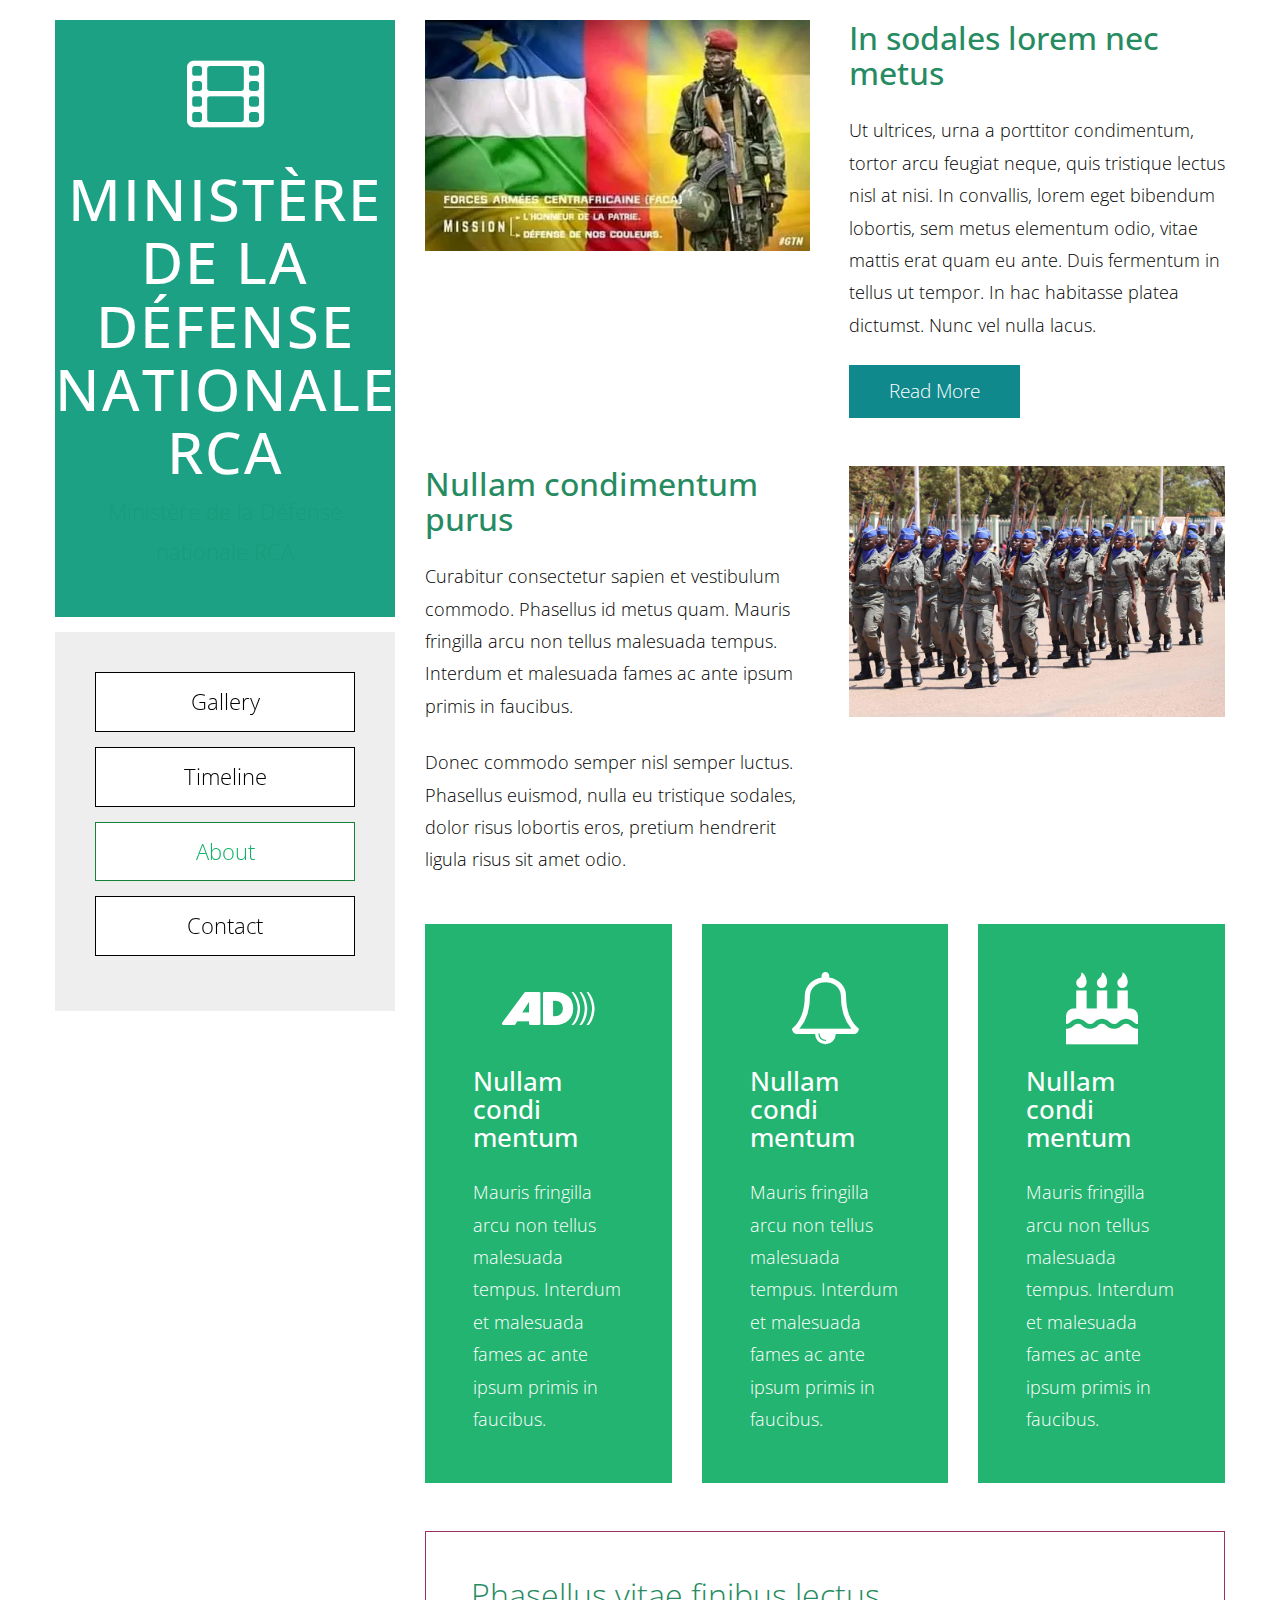
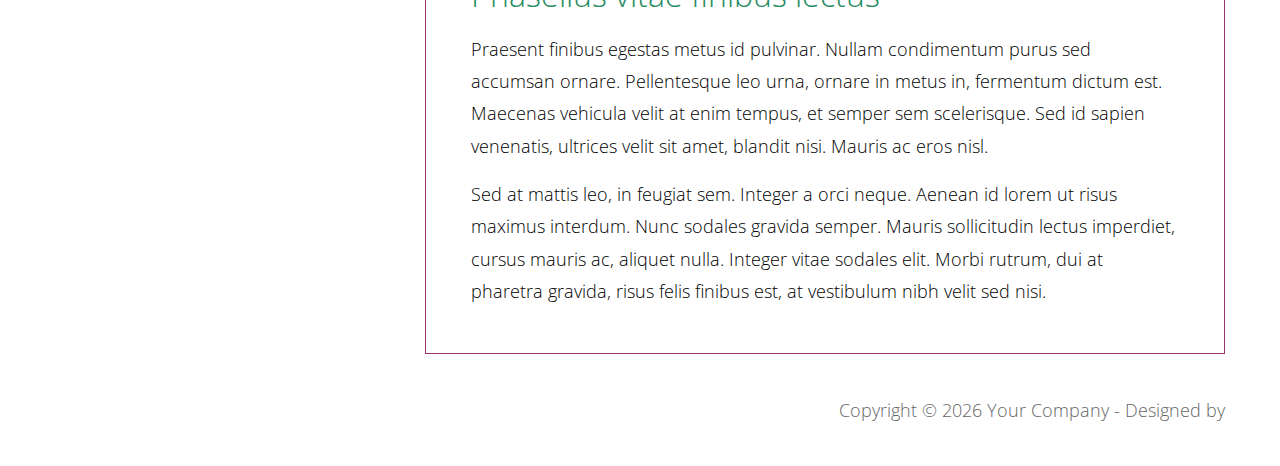
==== about.html @ b9a9330b "Minist" ====
<!DOCTYPE html>
<html lang="en">
<head>
    <meta charset="utf-8">
    <meta http-equiv="X-UA-Compatible" content="IE=edge">
    <meta name="viewport" content="width=device-width, initial-scale=1">
    <title>Ministère de la Défense nationale RCA </title>
<!--

Template 2094 Mason

http://www.tooplate.com/view/2094-mason

-->
<!-- load stylesheets -->
<link rel="stylesheet" href="//fonts.googleapis.com/css?family=Open+Sans:300,400">   <!-- Google web font "Open Sans", https://fonts.google.com/ -->
<link rel="stylesheet" href="font-awesome-4.7.0/css/font-awesome.min.css">           <!-- Font Awesome, http://fontawesome.io/ -->
<link rel="stylesheet" href="css/bootstrap.min.css">                                 <!-- Bootstrap styles, https://getbootstrap.com/ -->
<link rel="stylesheet" href="css/tooplate-style.css">                              	 <!-- Templatemo style -->

<!-- HTML5 shim and Respond.js for IE8 support of HTML5 elements and media queries -->
<!-- WARNING: Respond.js doesn't work if you view the page via file:// -->
        <!--[if lt IE 9]>
          <script src="https://oss.maxcdn.com/html5shiv/3.7.2/html5shiv.min.js"></script>
          <script src="https://oss.maxcdn.com/respond/1.4.2/respond.min.js"></script>
      <![endif]-->
</head>

<body>
    <div class="container-fluid">
        <div class="tm-body">
            <div class="tm-sidebar sticky">
                <section id="welcome" class="tm-content-box tm-banner margin-b-15">
                    <div class="tm-banner-inner">
                        <i class="fa fa-film fa-4x margin-b-40"></i>
                        <h1 class="tm-banner-title">Ministère de la Défense nationale RCA</h1>
                        <p class="tm-banner-subtitle">Ministère de la Défense nationale RCA </p>                   
                    </div>                    
                </section>
                <nav class="tm-main-nav">
                    <ul class="tm-main-nav-ul">
                        <li class="tm-nav-item"><a href="index.html" class="tm-nav-item-link tm-button">Gallery</a>
                        </li>
                        <li class="tm-nav-item"><a href="timeline.html" class="tm-nav-item-link tm-button">Timeline</a>
                        </li>
                        <li class="tm-nav-item"><a href="about.html" class="tm-nav-item-link tm-button active">About</a>
                        </li>
                        <li class="tm-nav-item"><a href="contact.html" class="tm-nav-item-link tm-button">Contact</a>
                        </li>
                    </ul>
                </nav>
            </div>
            <div class="tm-main-content">
                <div class="row mb-5">
                    <div class="col-xs-12 col-sm-12 col-md-6 col-lg-6 text-center mb-md-0 mb-4"><img src="img/575x400-01.jpg" alt="Image" class="img-fluid"></div>
                    <div class="col-xs-12 col-sm-12 col-md-6 col-lg-6 pl-md-4 tm-flex-center">
                        <div class="tm-about-text tm-flexbox-ie-fix">
                            <h2 class="tm-orange-text mb-4">In sodales lorem nec metus</h2>
                            <p class="mb-4">Ut ultrices, urna a porttitor condimentum, tortor arcu feugiat neque, quis tristique lectus nisl at nisi. In convallis, lorem eget bibendum lobortis, sem metus elementum odio, vitae mattis erat quam eu ante. Duis fermentum in tellus ut tempor. In hac habitasse platea dictumst. Nunc vel nulla lacus.</p>
                            <a href="#" class="tm-button tm-button-normal tm-button-gray">Read More</a>    
                        </div>                            
                    </div>
                </div> <!-- row -->
                <div class="row mb-5">
                    <div class="col-xs-12 col-sm-12 col-md-6 col-lg-6 mb-md-0 mb-4 tm-flex-center">
                        <div class="tm-about-text tm-flexbox-ie-fix">
                            <h2 class="tm-orange-text mb-4">Nullam condimentum purus</h2>
                            <p class="mb-4">Curabitur consectetur sapien et vestibulum commodo. Phasellus id metus quam. Mauris fringilla arcu non tellus malesuada tempus. Interdum et malesuada fames ac ante ipsum primis in faucibus.</p>
                            <p>Donec commodo semper nisl semper luctus. Phasellus euismod, nulla eu tristique sodales, dolor risus lobortis eros, pretium hendrerit ligula risus sit amet odio.</p>
                        </div>                            
                    </div>
                    <div class="col-xs-12 col-sm-12 col-md-6 col-lg-6 text-center pl-md-4"><img src="img/575x400-02.jpg" alt="Image" class="img-fluid"></div>
                </div> <!-- row -->
                <div class="row mb-4">
                    <div class="col-xs-12 col-sm-6 col-md-6 col-lg-4 mb-4">
                        <div class="tm-bg-orange p-5">
                            <i class="fa fa-4x fa-audio-description d-block mb-4 text-center"></i>
                            <h3 class="mb-4">Nullam condi mentum</h3>
                            <p>Mauris fringilla arcu non tellus malesuada tempus. Interdum et malesuada fames ac ante ipsum primis in faucibus.</p>
                        </div>                            
                    </div>
                    <div class="col-xs-12 col-sm-6 col-md-6 col-lg-4 mb-4">
                        <div class="tm-bg-orange p-5">
                            <i class="fa fa-4x fa-bell-o d-block mb-4 text-center"></i>
                            <h3 class="mb-4">Nullam condi mentum</h3>
                            <p>Mauris fringilla arcu non tellus malesuada tempus. Interdum et malesuada fames ac ante ipsum primis in faucibus.</p>
                        </div>                            
                    </div>
                    <div class="col-xs-12 col-sm-6 col-md-6 col-lg-4 mb-4">
                        <div class="tm-bg-orange p-5">
                            <i class="fa fa-4x fa-birthday-cake d-block mb-4 text-center"></i>
                            <h3 class="mb-4">Nullam condi mentum</h3>
                            <p>Mauris fringilla arcu non tellus malesuada tempus. Interdum et malesuada fames ac ante ipsum primis in faucibus.</p>
                        </div>                            
                    </div>
                </div> <!-- row -->
                <div class="row">
                    <div class="col-xs-12 col-sm-12 col-md-12 col-lg-12">
                        <div class="tm-box-pad tm-bordered-box">
                            <h2 class="tm-section-title tm-orange-text">Phasellus vitae finibus lectus</h2>
                            <p>Praesent finibus egestas metus id pulvinar. Nullam condimentum purus sed accumsan ornare. Pellentesque leo urna, ornare in metus in, fermentum dictum est. Maecenas vehicula velit at enim tempus, et semper sem scelerisque. Sed id sapien venenatis, ultrices velit sit amet, blandit nisi. Mauris ac eros nisl.</p>
                            <p>Sed at mattis leo, in feugiat sem. Integer a orci neque. Aenean id lorem ut risus maximus interdum. Nunc sodales gravida semper. Mauris sollicitudin lectus imperdiet, cursus mauris ac, aliquet nulla. Integer vitae sodales elit. Morbi rutrum, dui at pharetra gravida, risus felis finibus est, at vestibulum nibh velit sed nisi.</p>
                        </div>                            
                    </div>
                </div>
            </div>
        </div>
        <footer class="tm-footer text-right">
            <p>Copyright &copy; <span class="tm-current-year">2018</span> Your Company 
            
            - Designed by </p>
        </footer> 
    </div> <!-- container-fluid -->

    <!-- load JS files -->
    <script src="js/jquery-1.11.3.min.js"></script>     <!-- jQuery (https://jquery.com/download/) -->
    <script>  

        $(document).ready(function(){
            // Update the current year in copyright
            $('.tm-current-year').text(new Date().getFullYear());        
        });

    </script>             

</body>
</html>
---- css/tooplate-style.css ----
/* 

Template 2094 Mason

http://www.tooplate.com/view/2094-mason

*/

a:focus {
	color: #666;
	outline: none;
}

ul { 
	padding: 0;
	margin: 0; 
}

p { line-height: 1.8; }
p:last-child { margin-bottom: 0; }
h3 { font-size: 1.6rem; }

body {
	color: #000;
	font-family: 'Open Sans', Helvetica, Arial, sans-serif;
	font-size: 18px;
	font-weight: 300;
	overflow-x: hidden;
}

.margin-b-15 { margin-bottom: 15px; }
.margin-b-40 { margin-bottom: 40px; }
.margin-b-50 { margin-bottom: 50px; }
.pt-31 { padding-top: 1.1rem!important; }
.pb-31 { padding-bottom: 1.1rem!important; }
.tm-welcome-img { width: 100%; }
.tm-bg-light-gray { background-color: #F2F2F2; }
.tm-blue-text { color: #0966CC; }
.tm-black-text { color: #000; }
.tm-box-pad { padding: 45px 40px; }
.tm-bordered-box { border: 1px solid #993366; }
.tm-address-box { padding: 35px 30px 10px; }

.tm-sidebar {
	float: none;
	width: 100%;
	max-width: 100%;
	margin-bottom: 20px;
}

.tm-body { 
	margin-top: 20px;
	position: relative;
	overflow-x: hidden;
	overflow-y: auto;
}

.tm-main-nav {
	background-color: #EEEEEE;
	font-size: 1.4rem;
}

.tm-main-nav-ul {
	text-align: center;
	-webkit-box-flex: 1;
	-webkit-flex: 1;
	    -ms-flex: 1;
	        flex: 1;
	display: -webkit-box;
	display: -webkit-flex;
	display: -ms-flexbox;
	display: flex;
	-webkit-box-orient: vertical;
	-webkit-box-direction: normal;
	-webkit-flex-direction: column;
	    -ms-flex-direction: column;
	        flex-direction: column;
	-webkit-box-align: center;
	-webkit-align-items: center;
	    -ms-flex-align: center;
	        align-items: center;
	-webkit-box-pack: center;
	-webkit-justify-content: center;
	    -ms-flex-pack: center;
	        justify-content: center;
}

.tm-nav-item {
	list-style: none;
	margin-bottom: 15px;
	width: 100%;
}

.tm-nav-item-link {	
	padding: 10px;
	width: 100%;	
}

.tm-nav-item-link:focus { text-decoration: none; }
.tm-orange-text { color: #268b61; }
.tm-button,
.tm-button:focus {
	background-color: #fff;
	border: 1px solid #000;
	border-radius: 0;
	color: #000;
	display: block;
	-webkit-transition: all 0.3s ease;
	transition: all 0.3s ease;
}

.tm-button:hover,
.tm-button.active {
	background-color: #fff;
	border: 1px solid #148038;
	color: #10b166;
	text-decoration: none;
}

.tm-button-normal {
	cursor: pointer;
	display: inline-block;
	font-size: 1.2rem;
	padding: 15px 50px; 
	-webkit-transition: all 0.3s ease;
	transition: all 0.3s ease; 
}

.tm-button-normal:focus { outline: none; }
.tm-bg-orange { background-color: #24b471; color:white; }
.tm-button-rounded { border-radius: 8px; padding-top: 12px; padding-bottom: 12px; }
.tm-button-orange { background-color: #18a050; }
.tm-button-orange:hover,
.tm-button-orange:focus { background-color: #228d7f; }
.tm-bg-pink { background-color: #CC6690; }
.tm-button-pink { background-color: #CC6698; }
.tm-button-pink:focus,
.tm-button-pink:hover { background-color: #ff84c0; }
.tm-button-green { background-color: #349999; }
.tm-button-green:focus,
.tm-button-green:hover { background-color: #43c7c7; }
.tm-bg-green { background-color: #135858; }
.tm-bg-red{ background-color: #CB6666; }
.tm-button-red { background-color: #CB6666; }
.tm-button-red:focus,
.tm-button-red:hover { background-color: #f37373; }
.tm-bg-gray { background-color: #088292; }
.tm-button-no-border { border: none; }
.tm-button-gray { 
	background-color: #10898d;
	color: white;
	border: none;
	padding: 12px 40px;
}
.tm-button-gray:hover {
	background-color: #999898;
	border: none;
	color: white;
}

.tm-button-timeline { padding-left: 35px; padding-right: 35px; }
.tm-timeline-item-title { font-size: 1.8rem; }
.tm-timeline-date { color:white; font-size: 1.4rem; }

.tm-section-title {
	font-size: 2rem;
	font-weight: 300;
	margin-top: 0;
	margin-bottom: 30px;
}

.tm-banner { padding: 0; }
	
.tm-banner-inner {
	background-color: #1da185;
	color: white;
	height: 100%;
	padding: 35px 35px 45px;
	text-align: center;
	display: -webkit-box;
	display: -webkit-flex;
	display: -ms-flexbox;
	display: flex;
    -webkit-box-orient: vertical;
    -webkit-box-direction: normal;
    -webkit-flex-direction: column;
        -ms-flex-direction: column;
            flex-direction: column;
    -webkit-box-align: center;
    -webkit-align-items: center;
        -ms-flex-align: center;
            align-items: center;
    -webkit-box-pack: center;
    -webkit-justify-content: center;
        -ms-flex-pack: center;
            justify-content: center;
}

.tm-banner-title { 
	font-size: 3.6rem;
	letter-spacing: 2px; 
	text-transform: uppercase; 
}

.tm-banner-subtitle { 
	color: #189c7b;
	font-size: 1.4rem;
}

.tm-gallery-container {	overflow-y: hidden; }

.grid {
  max-width: 1165px;
  margin: 0 auto;
}

/* clearfix */
.grid:after {
  content: '';
  display: block;
  clear: both;
}

/* fluid 5 columns */
.grid-item { margin: 5px; }

/* Firefox hack 
   https://css-tricks.com/snippets/css/css-hacks-targeting-firefox/
*/
@-moz-document url-prefix() { 
  	.grid figure {
		margin: 10px 1.1666%;	/* padding-bottom in % not working in FF, so use em instead. */
	}
}

.contact-form {	overflow: hidden; }

.form-control {
	border-radius: 0;
	font-size: 1em;	
}

.form-control:focus {
    border-color: #16a870;
    box-shadow: inset 0 1px 1px rgba(230, 141, 95, .075), 0 0 8px rgba(41, 204, 142, 0.58);
}

.form-group { margin-bottom: 20px; }

.tm-footer {
	color: #666;
	padding-top: 40px;
	padding-bottom: 40px;
}

#google-map {
    height: 360px;
    width: 100%;    
}

.tm-content-box-home { 
	position: relative; 
	margin-bottom: 63px;
}

.tm-content-box { margin-top: 60px; }
.tm-content-box:first-child { margin-top: 0; }
.tm-box-pad { padding: 35px 20px; }

.tm-flex-center {
	display: -webkit-box;
    display: -webkit-flex;
    display: -ms-flexbox;
    display: flex;
	-webkit-box-align: center;
	-webkit-align-items: center;
	    -ms-flex-align: center;
	        align-items: center;
	-webkit-box-pack: center;
	-webkit-justify-content: center;
	    -ms-flex-pack: center;
	        justify-content: center;
}

.tm-about-text { max-width: 575px; }
.media { display: block; }
.media-body { height: auto; }
.tm-flexbox-ie-fix { flex: 1 1 auto; }
.tm-width-ie-fix { width: 100%; }
address { line-height: 2; }
.tm-media-img-container, .tm-media-img-container img { width: 100%; }

.grid {
	position: relative;
	margin: -1.5rem auto;
	list-style: none;
	text-align: center;	
}

@media (min-width: 524px) {	
	/* Firefox hack 
   		https://css-tricks.com/snippets/css/css-hacks-targeting-firefox/
	*/
	@-moz-document url-prefix() { 
	  	.grid figure {
			margin: 8px 1%;	/* padding-bottom in % not working in FF, so use em instead. */
		}
	}
}

@media (min-width: 640px) {
	.media { display: flex; }
	.tm-media-img-container, .tm-media-img-container img { width: auto; }
	.tm-media-img-container img { max-width: 280px; }
}

@media (min-width: 800px) {
	.tm-section-title { margin-bottom: 30px; }
	.tm-box-pad { padding: 45px 40px; }

	/* Firefox hack 
   	https://css-tricks.com/snippets/css/css-hacks-targeting-firefox/
	*/
	@-moz-document url-prefix() { 
	  	.grid figure {
			margin: 10px 1.1666%;	/* padding-bottom in % not working in FF, so use em instead. */
		}
	}
}

@media (min-width: 992px) {
	.container-fluid { max-width: 992px; }
	.tm-sidebar {
		float: left;
		width: 260px;
	}

	.tm-sidebar.sticky {
		position: fixed;
		top: 20px;
	}

	.tm-main-content { margin-left: 290px; }
	.tm-box-pad { padding: 30px; }
	.grid { margin: -1.5rem auto -1.5rem 0;	}
}

@media (min-width: 1200px) {
	.container-fluid { max-width: 1200px; }
	.tm-sidebar { width: 340px;	}
	.tm-nav-item-link { padding: 12px; }
	.tm-main-content { margin-left: 370px; }
	.tm-section-title { margin-bottom: 20px; }
	.tm-box-pad { padding: 45px; }	
}

@media (min-width: 1400px) {
	.container-fluid { max-width: 1605px; }
	.tm-sidebar { width: 360px; }
	.media-body { height: 348px; }
	.tm-main-content { margin-left: 415px; }
	.tm-section-title { margin-bottom: 30px; }
}

.tm-main-nav { 
	display: -webkit-box; 
	display: -webkit-flex; 
	display: -ms-flexbox; 
	display: flex;
	height: 100%;
	padding: 40px;
}

@media screen and (max-width: 564px) {
	.tm-banner-title { font-size: 2.8em; }
}
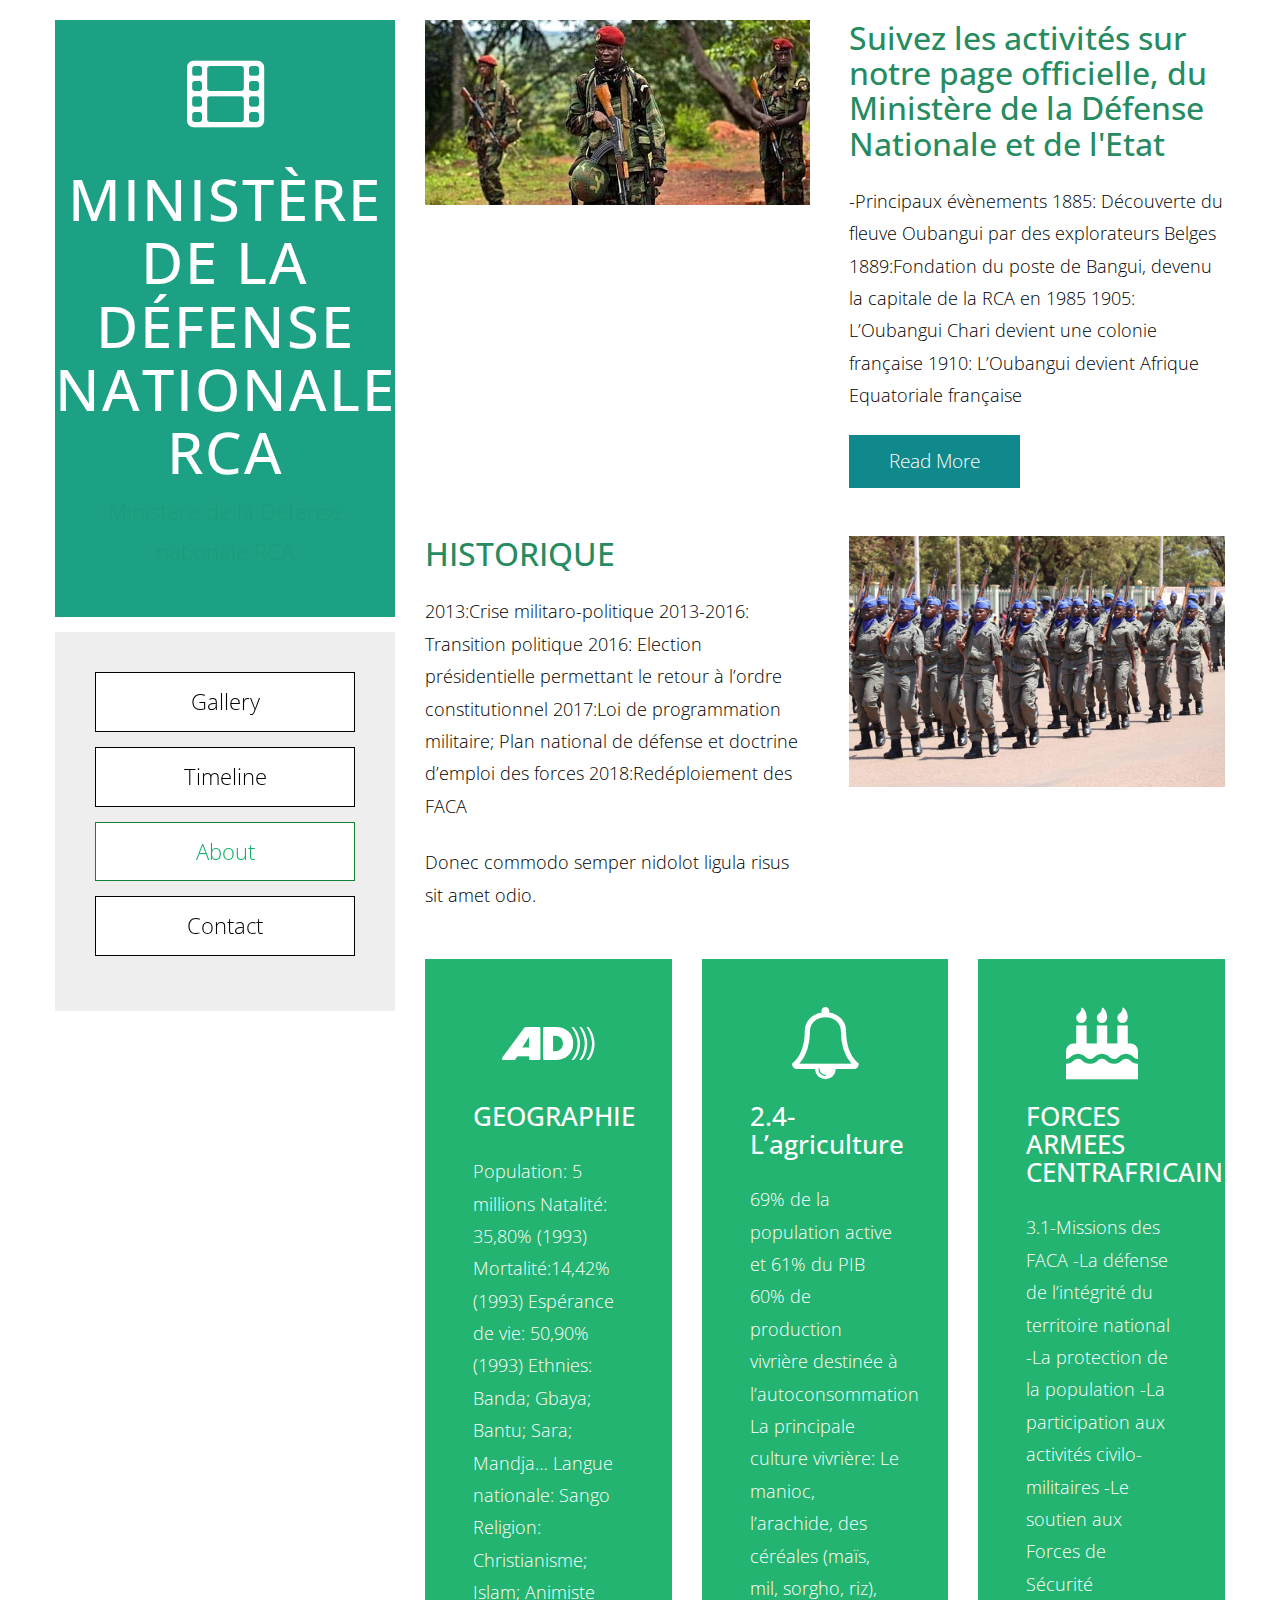
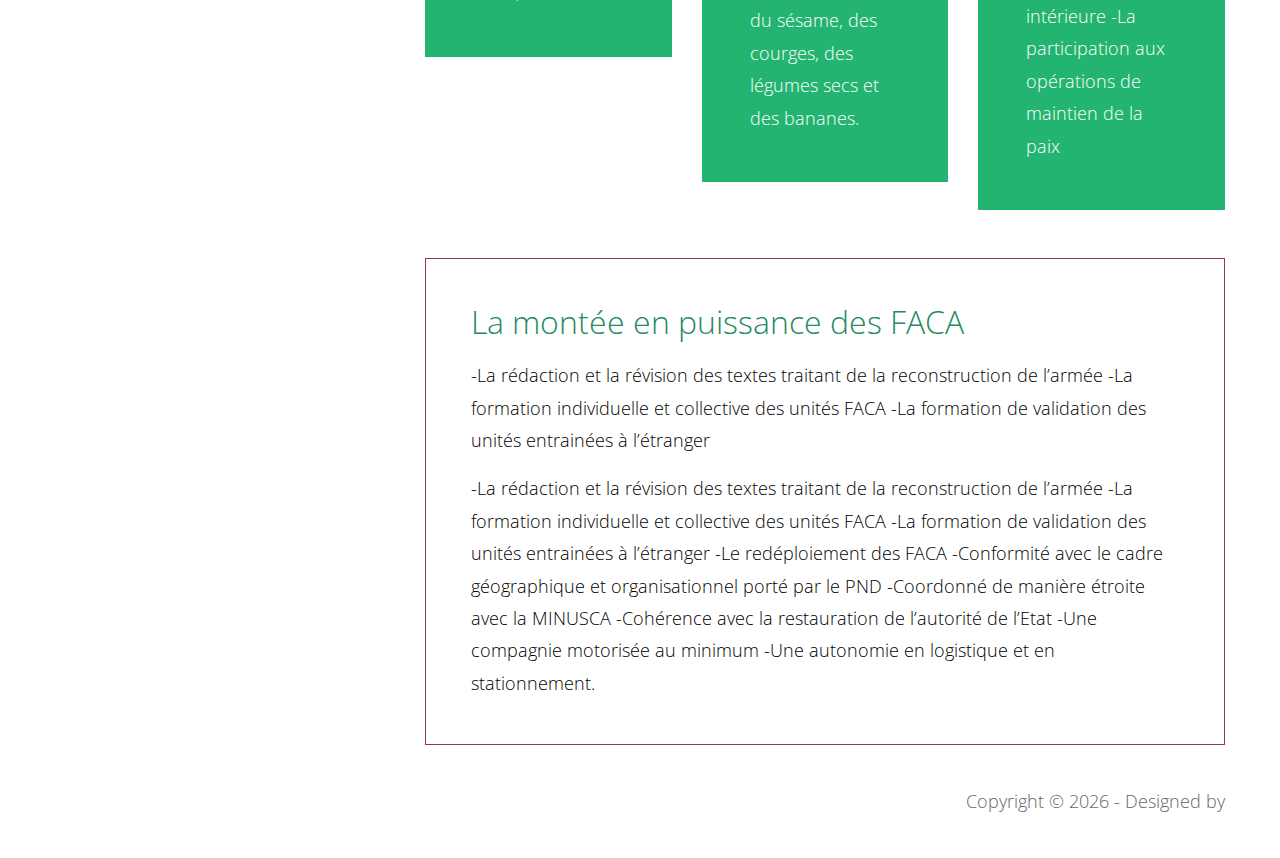
==== commit 505fdce7: "Text" ====
--- a/about.html
+++ b/about.html
@@ -55,8 +55,13 @@
                     <div class="col-xs-12 col-sm-12 col-md-6 col-lg-6 text-center mb-md-0 mb-4"><img src="img/575x400-01.jpg" alt="Image" class="img-fluid"></div>
                     <div class="col-xs-12 col-sm-12 col-md-6 col-lg-6 pl-md-4 tm-flex-center">
                         <div class="tm-about-text tm-flexbox-ie-fix">
-                            <h2 class="tm-orange-text mb-4">In sodales lorem nec metus</h2>
-                            <p class="mb-4">Ut ultrices, urna a porttitor condimentum, tortor arcu feugiat neque, quis tristique lectus nisl at nisi. In convallis, lorem eget bibendum lobortis, sem metus elementum odio, vitae mattis erat quam eu ante. Duis fermentum in tellus ut tempor. In hac habitasse platea dictumst. Nunc vel nulla lacus.</p>
+                            <h2 class="tm-orange-text mb-4">Suivez les activités sur notre page officielle, du Ministère de la Défense Nationale et de l'Etat</h2>
+                            <p class="mb-4">-Principaux évènements
+                                1885: Découverte du fleuve Oubangui par des explorateurs Belges 
+                                1889:Fondation du poste de Bangui, devenu la capitale de la RCA en 1985
+                                1905: L’Oubangui Chari devient une colonie française
+                                1910: L’Oubangui devient Afrique Equatoriale française
+                                </p>
                             <a href="#" class="tm-button tm-button-normal tm-button-gray">Read More</a>    
                         </div>                            
                     </div>
@@ -64,9 +69,14 @@
                 <div class="row mb-5">
                     <div class="col-xs-12 col-sm-12 col-md-6 col-lg-6 mb-md-0 mb-4 tm-flex-center">
                         <div class="tm-about-text tm-flexbox-ie-fix">
-                            <h2 class="tm-orange-text mb-4">Nullam condimentum purus</h2>
-                            <p class="mb-4">Curabitur consectetur sapien et vestibulum commodo. Phasellus id metus quam. Mauris fringilla arcu non tellus malesuada tempus. Interdum et malesuada fames ac ante ipsum primis in faucibus.</p>
-                            <p>Donec commodo semper nisl semper luctus. Phasellus euismod, nulla eu tristique sodales, dolor risus lobortis eros, pretium hendrerit ligula risus sit amet odio.</p>
+                            <h2 class="tm-orange-text mb-4">HISTORIQUE</h2>
+                            <p class="mb-4">2013:Crise militaro-politique
+                                2013-2016: Transition politique 
+                                2016: Election présidentielle permettant le retour à l’ordre constitutionnel
+                                2017:Loi de programmation militaire; Plan national de défense et doctrine d’emploi des forces
+                                2018:Redéploiement des FACA
+                                </p>
+                            <p>Donec commodo semper nidolot ligula risus sit amet odio.</p>
                         </div>                            
                     </div>
                     <div class="col-xs-12 col-sm-12 col-md-6 col-lg-6 text-center pl-md-4"><img src="img/575x400-02.jpg" alt="Image" class="img-fluid"></div>
@@ -75,38 +85,71 @@
                     <div class="col-xs-12 col-sm-6 col-md-6 col-lg-4 mb-4">
                         <div class="tm-bg-orange p-5">
                             <i class="fa fa-4x fa-audio-description d-block mb-4 text-center"></i>
-                            <h3 class="mb-4">Nullam condi mentum</h3>
-                            <p>Mauris fringilla arcu non tellus malesuada tempus. Interdum et malesuada fames ac ante ipsum primis in faucibus.</p>
+                            <h3 class="mb-4">GEOGRAPHIE</h3>
+                            <p>Population: 5 millions
+                                Natalité: 35,80% (1993)
+                                Mortalité:14,42% (1993)
+                                Espérance de vie: 50,90% (1993)
+                                Ethnies: Banda; Gbaya; Bantu; Sara; Mandja…
+                                Langue nationale: Sango
+                                Religion: Christianisme; Islam; Animiste
+                                
+                                </p>
                         </div>                            
                     </div>
                     <div class="col-xs-12 col-sm-6 col-md-6 col-lg-4 mb-4">
                         <div class="tm-bg-orange p-5">
                             <i class="fa fa-4x fa-bell-o d-block mb-4 text-center"></i>
-                            <h3 class="mb-4">Nullam condi mentum</h3>
-                            <p>Mauris fringilla arcu non tellus malesuada tempus. Interdum et malesuada fames ac ante ipsum primis in faucibus.</p>
+                            <h3 class="mb-4">2.4-L’agriculture  </h3>
+                            <p>69% de la population active et 61% du PIB
+                                60% de production vivrière destinée à l’autoconsommation
+                                La principale culture vivrière:
+                                Le manioc, l’arachide, des céréales (maïs, mil, sorgho, riz), du sésame, des courges, des légumes secs et des bananes.
+                                </p>
                         </div>                            
                     </div>
                     <div class="col-xs-12 col-sm-6 col-md-6 col-lg-4 mb-4">
                         <div class="tm-bg-orange p-5">
                             <i class="fa fa-4x fa-birthday-cake d-block mb-4 text-center"></i>
-                            <h3 class="mb-4">Nullam condi mentum</h3>
-                            <p>Mauris fringilla arcu non tellus malesuada tempus. Interdum et malesuada fames ac ante ipsum primis in faucibus.</p>
+                            <h3 class="mb-4">FORCES ARMEES CENTRAFRICAINES</h3>
+                            <p>3.1-Missions des FACA
+                                -La défense de l’intégrité du territoire national
+                                -La protection de la population
+                                -La participation aux activités civilo-militaires
+                                -Le soutien aux Forces de Sécurité intérieure
+                                -La participation aux opérations de maintien de la paix
+                                </p>
                         </div>                            
                     </div>
                 </div> <!-- row -->
                 <div class="row">
                     <div class="col-xs-12 col-sm-12 col-md-12 col-lg-12">
                         <div class="tm-box-pad tm-bordered-box">
-                            <h2 class="tm-section-title tm-orange-text">Phasellus vitae finibus lectus</h2>
-                            <p>Praesent finibus egestas metus id pulvinar. Nullam condimentum purus sed accumsan ornare. Pellentesque leo urna, ornare in metus in, fermentum dictum est. Maecenas vehicula velit at enim tempus, et semper sem scelerisque. Sed id sapien venenatis, ultrices velit sit amet, blandit nisi. Mauris ac eros nisl.</p>
-                            <p>Sed at mattis leo, in feugiat sem. Integer a orci neque. Aenean id lorem ut risus maximus interdum. Nunc sodales gravida semper. Mauris sollicitudin lectus imperdiet, cursus mauris ac, aliquet nulla. Integer vitae sodales elit. Morbi rutrum, dui at pharetra gravida, risus felis finibus est, at vestibulum nibh velit sed nisi.</p>
+                            <h2 class="tm-section-title tm-orange-text">La montée en puissance des FACA
+                            </h2>
+                            <p>
+                                -La rédaction et la révision des textes traitant de la reconstruction de l’armée
+                                -La formation individuelle et collective des unités FACA
+                                -La formation de validation des unités entrainées à l’étranger
+                                </p>
+                            <p>
+                                -La rédaction et la révision des textes traitant de la reconstruction de l’armée
+                                -La formation individuelle et collective des unités FACA
+                                -La formation de validation des unités entrainées à l’étranger
+                                -Le redéploiement des FACA
+                                -Conformité avec le cadre géographique et organisationnel porté par le PND
+                                -Coordonné de manière étroite avec la MINUSCA
+                                -Cohérence avec la restauration de l’autorité de l’Etat
+                                -Une compagnie motorisée au minimum 
+                                -Une autonomie en logistique et en stationnement.
+                                </p>
                         </div>                            
                     </div>
                 </div>
             </div>
         </div>
         <footer class="tm-footer text-right">
-            <p>Copyright &copy; <span class="tm-current-year">2018</span> Your Company 
+            <p>Copyright &copy; <span class="tm-current-year">2023</span> 
             
             - Designed by </p>
         </footer> 
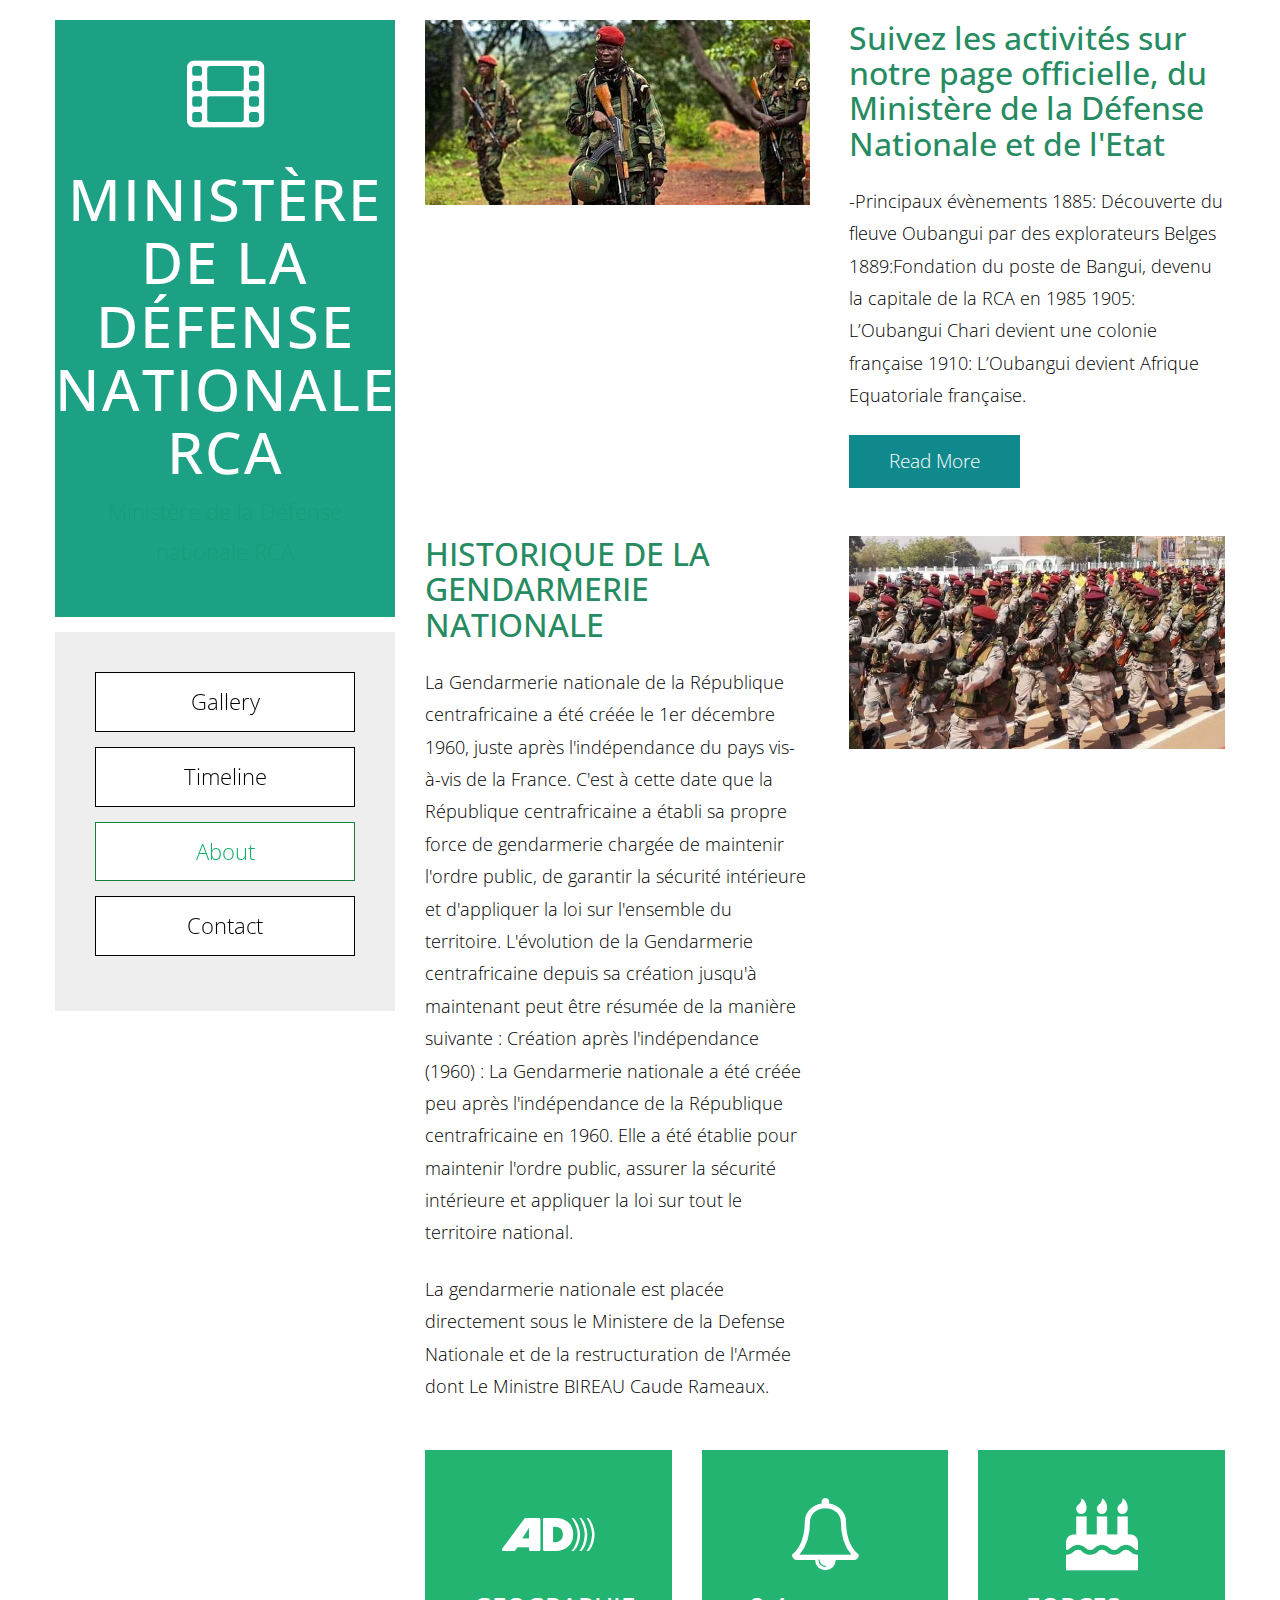
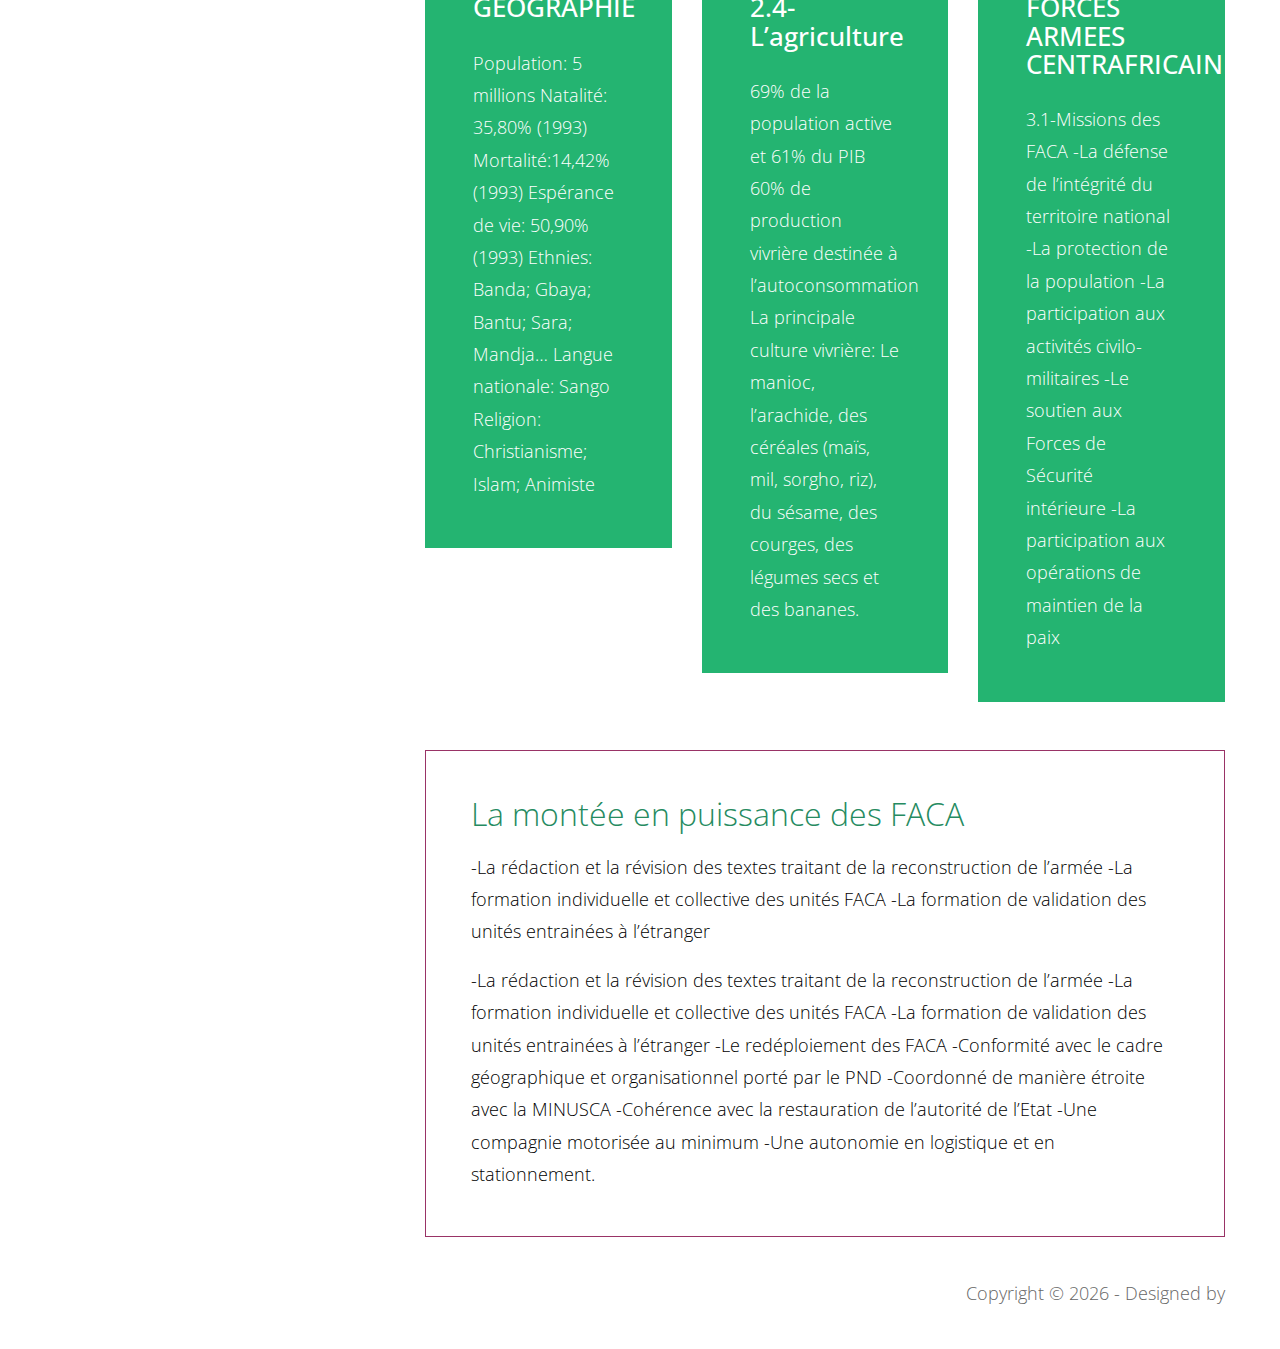
==== commit 86b490ce: "change" ====
--- a/about.html
+++ b/about.html
@@ -60,7 +60,7 @@
                                 1885: Découverte du fleuve Oubangui par des explorateurs Belges 
                                 1889:Fondation du poste de Bangui, devenu la capitale de la RCA en 1985
                                 1905: L’Oubangui Chari devient une colonie française
-                                1910: L’Oubangui devient Afrique Equatoriale française
+                                1910: L’Oubangui devient Afrique Equatoriale française.
                                 </p>
                             <a href="#" class="tm-button tm-button-normal tm-button-gray">Read More</a>    
                         </div>                            
@@ -69,14 +69,13 @@
                 <div class="row mb-5">
                     <div class="col-xs-12 col-sm-12 col-md-6 col-lg-6 mb-md-0 mb-4 tm-flex-center">
                         <div class="tm-about-text tm-flexbox-ie-fix">
-                            <h2 class="tm-orange-text mb-4">HISTORIQUE</h2>
-                            <p class="mb-4">2013:Crise militaro-politique
-                                2013-2016: Transition politique 
-                                2016: Election présidentielle permettant le retour à l’ordre constitutionnel
-                                2017:Loi de programmation militaire; Plan national de défense et doctrine d’emploi des forces
-                                2018:Redéploiement des FACA
-                                </p>
-                            <p>Donec commodo semper nidolot ligula risus sit amet odio.</p>
+                            <h2 class="tm-orange-text mb-4">HISTORIQUE DE LA GENDARMERIE NATIONALE</h2>
+                            <p class="mb-4">La Gendarmerie nationale de la République centrafricaine a été créée le 1er décembre 1960, juste après l'indépendance du pays vis-à-vis de la France. C'est à cette date que la République centrafricaine a établi sa propre force de gendarmerie chargée de maintenir l'ordre public, de garantir la sécurité intérieure et d'appliquer la loi sur l'ensemble du territoire.
+                                L'évolution de la Gendarmerie centrafricaine depuis sa création jusqu'à maintenant peut être résumée de la manière suivante :
+Création après l'indépendance (1960) : La Gendarmerie nationale a été créée peu après l'indépendance de la République centrafricaine en 1960. Elle a été établie pour maintenir l'ordre public, assurer la sécurité intérieure et appliquer la loi sur tout le territoire national.
+                                </p> 
+                                <p>La gendarmerie nationale est placée directement sous le Ministere de la Defense Nationale et de la restructuration de l'Armée dont Le Ministre BIREAU Caude Rameaux.</p>
+                           
                         </div>                            
                     </div>
                     <div class="col-xs-12 col-sm-12 col-md-6 col-lg-6 text-center pl-md-4"><img src="img/575x400-02.jpg" alt="Image" class="img-fluid"></div>
